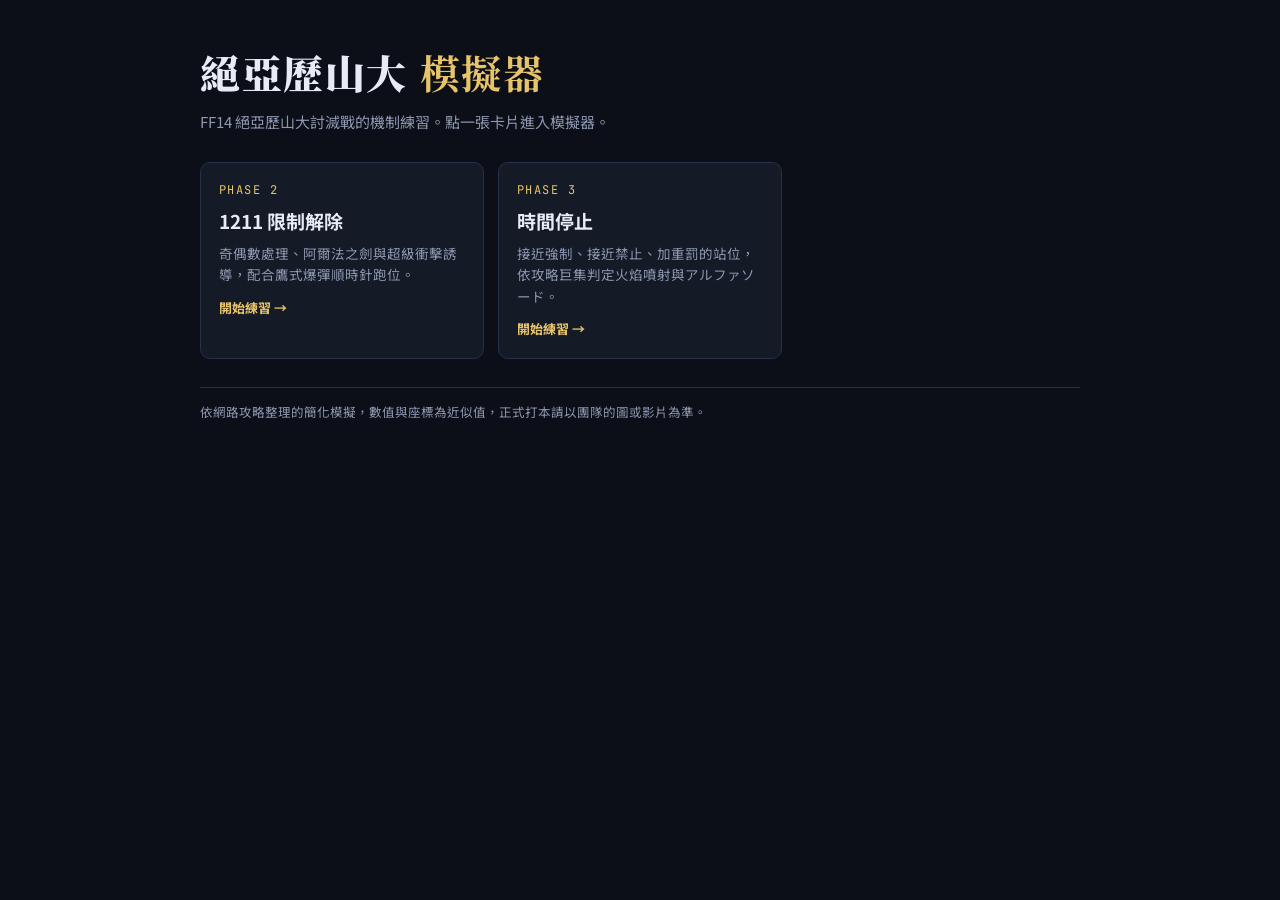
==== index.html @ 7432d794 "create sim index" ====
<!doctype html>
<html lang="zh-Hant">
<meta charset="utf-8">
<meta name="viewport" content="width=device-width, initial-scale=1, viewport-fit=cover">
<title>絕亞模擬器</title>
<link rel="preconnect" href="https://fonts.googleapis.com">
<link rel="stylesheet" href="https://fonts.googleapis.com/css2?family=Noto+Sans+TC:wght@400;500;700&family=Noto+Serif+TC:wght@900&family=JetBrains+Mono:wght@700&display=swap">
<style>
/* Layout: title block, then a grid of simulator cards grouped by phase. Same dark raid-HUD look as the sims. */
:root{
  --bg:#0c0f17; --panel:#141a26; --panel-hi:#1a2233; --line:#26304a; --fg:#e7ebf5; --muted:#8d97b0; --gold:#e7c46a;
  --f-display:"Noto Serif TC","Songti TC",serif;
  --f-body:"Noto Sans TC","PingFang TC","Microsoft JhengHei",sans-serif;
  --f-mono:"JetBrains Mono",ui-monospace,Consolas,monospace;
  color-scheme:dark;
}
*{box-sizing:border-box}
body{margin:0;background:var(--bg);color:var(--fg);font-family:var(--f-body);font-size:15px;line-height:1.6;
  padding-left:max(16px,env(safe-area-inset-left,0px));padding-right:max(16px,env(safe-area-inset-right,0px));padding-block:40px}
.wrap{max-width:880px;margin:0 auto;display:grid;gap:28px}
h1{font-family:var(--f-display);font-weight:900;font-size:clamp(28px,6vw,40px);margin:0;letter-spacing:.04em;text-wrap:balance}
h1 b{color:var(--gold)}
.lead{margin:6px 0 0;color:var(--muted);max-width:60ch}
.grid{display:grid;grid-template-columns:repeat(auto-fill,minmax(250px,1fr));gap:14px}
.card{display:grid;gap:6px;align-content:start;padding:18px;background:var(--panel);border:1px solid var(--line);border-radius:10px;
  color:inherit;text-decoration:none;transition:border-color .15s,background .15s,transform .15s}
.card:hover,.card:focus-visible{border-color:var(--gold);background:var(--panel-hi);transform:translateY(-2px);outline:none}
.phase{font-family:var(--f-mono);font-size:12px;letter-spacing:.12em;color:var(--gold)}
.card h2{margin:0;font-size:19px}
.card p{margin:0;color:var(--muted);font-size:13.5px}
.go{margin-top:6px;font-size:13px;font-weight:700;color:var(--gold)}
footer{color:var(--muted);font-size:12.5px;border-top:1px solid var(--line);padding-top:14px}
@media (prefers-reduced-motion:reduce){.card{transition:none}.card:hover{transform:none}}
</style>

<div class="wrap">
  <header>
    <h1>絕亞歷山大 <b>模擬器</b></h1>
    <p class="lead">FF14 絕亞歷山大討滅戰的機制練習。點一張卡片進入模擬器。</p>
  </header>

  <!-- 新增模擬器：複製一個 <a class="card"> 區塊，把 href 改成資料夾名稱（結尾加 /） -->
  <nav class="grid" aria-label="模擬器列表">
    <a class="card" href="1211/">
      <span class="phase">PHASE 2</span>
      <h2>1211 限制解除</h2>
      <p>奇偶數處理、阿爾法之劍與超級衝擊誘導，配合鷹式爆彈順時針跑位。</p>
      <span class="go">開始練習 →</span>
    </a>
    <a class="card" href="p3-stasis/">
      <span class="phase">PHASE 3</span>
      <h2>時間停止</h2>
      <p>接近強制、接近禁止、加重罰的站位，依攻略巨集判定火焰噴射與アルファソード。</p>
      <span class="go">開始練習 →</span>
    </a>
  </nav>

  <footer>依網路攻略整理的簡化模擬，數值與座標為近似值，正式打本請以團隊的圖或影片為準。</footer>
</div>
</html>
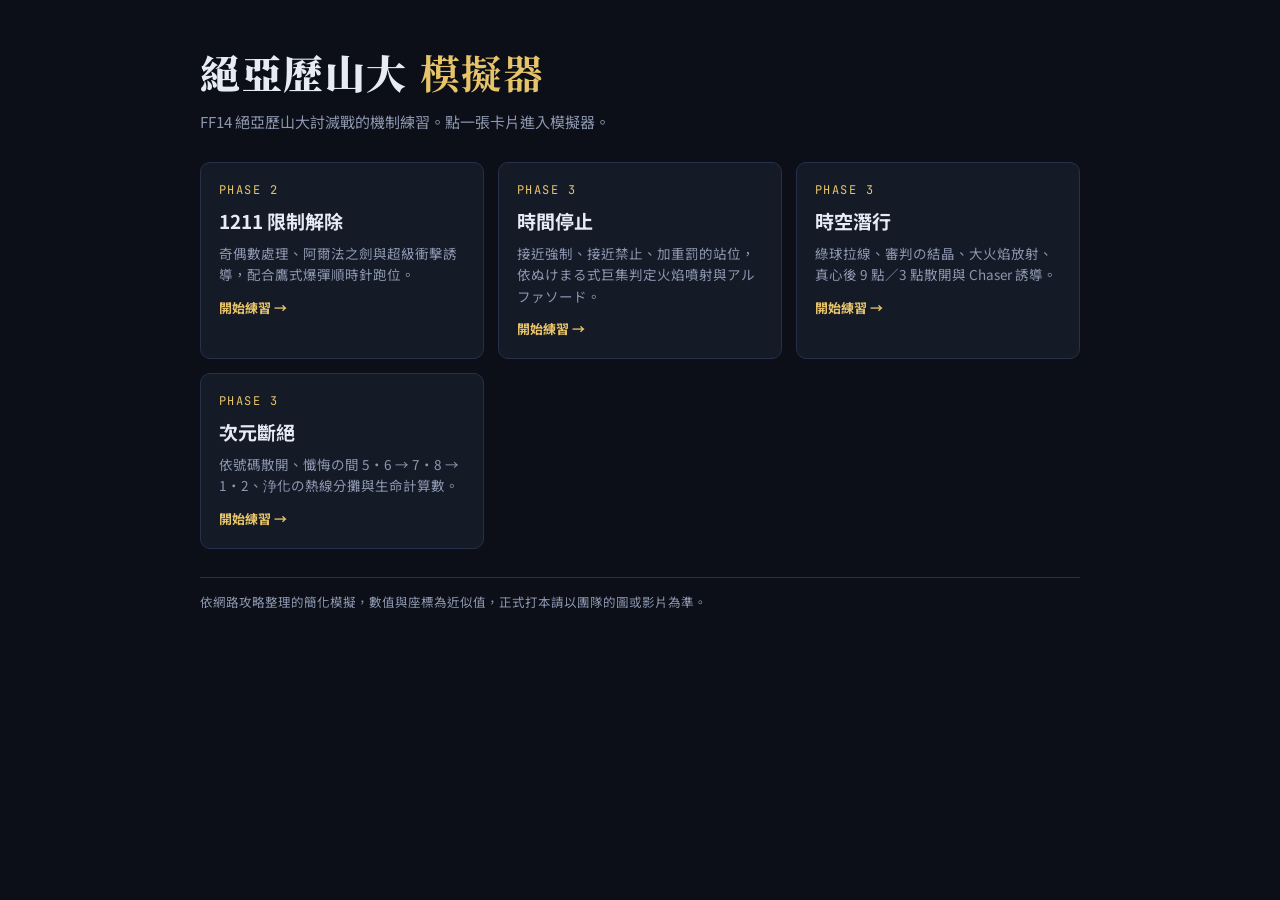
==== commit 225931f8: "Update index.html" ====
--- a/index.html
+++ b/index.html
@@ -50,7 +50,19 @@
     <a class="card" href="p3-stasis/">
       <span class="phase">PHASE 3</span>
       <h2>時間停止</h2>
-      <p>接近強制、接近禁止、加重罰的站位，依攻略巨集判定火焰噴射與アルファソード。</p>
+      <p>接近強制、接近禁止、加重罰的站位，依ぬけまる式巨集判定火焰噴射與アルファソード。</p>
+      <span class="go">開始練習 →</span>
+    </a>
+    <a class="card" href="p3-inception/">
+      <span class="phase">PHASE 3</span>
+      <h2>時空潛行</h2>
+      <p>綠球拉線、審判の結晶、大火焰放射、真心後 9 點／3 點散開與 Chaser 誘導。</p>
+      <span class="go">開始練習 →</span>
+    </a>
+    <a class="card" href="p3-wormhole/">
+      <span class="phase">PHASE 3</span>
+      <h2>次元斷絕</h2>
+      <p>依號碼散開、懺悔の間 5・6 → 7・8 → 1・2、浄化の熱線分攤與生命計算數。</p>
       <span class="go">開始練習 →</span>
     </a>
   </nav>
